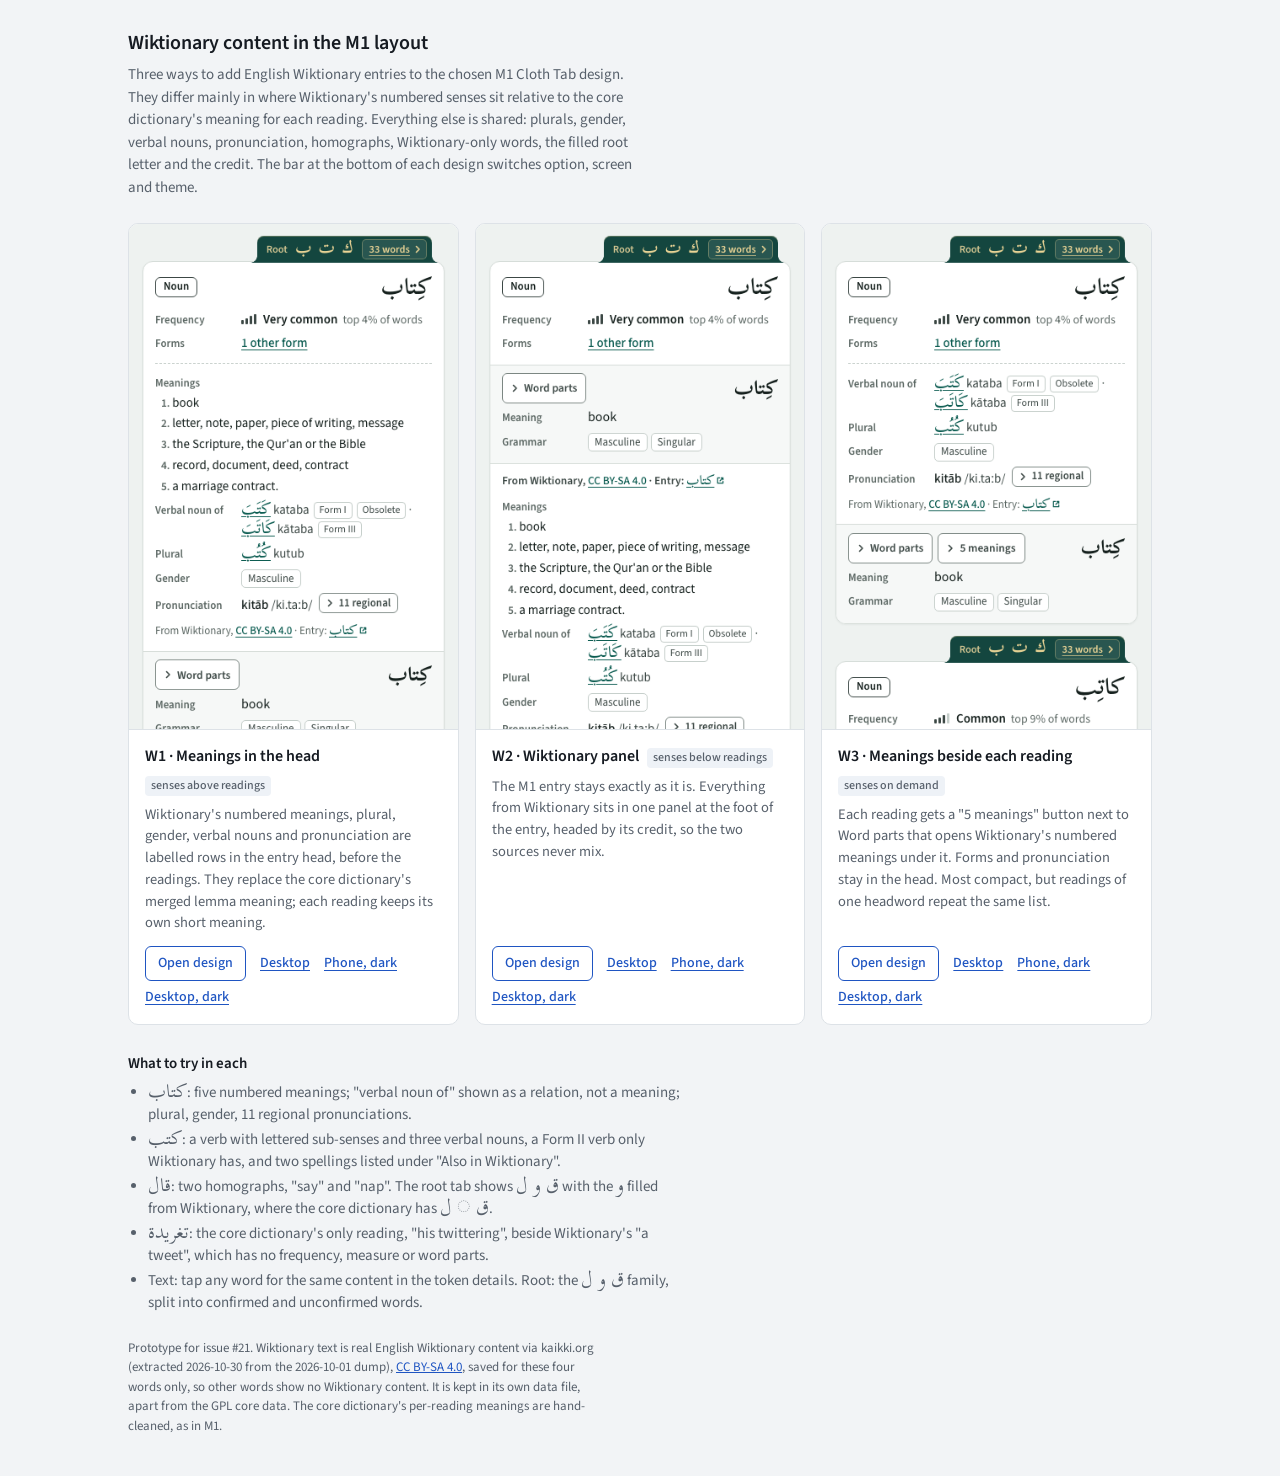
==== prototypes/wiktionary/index.html @ 2433dca5 "prototype: Wiktionary content options W1–W3 (#21) Three placements of English Wiktionary content in " ====
<!doctype html>
<html lang="en">
<head>
<meta charset="utf-8">
<meta name="viewport" content="width=device-width, initial-scale=1">
<title>Wiktionary Options</title>
<link rel="preconnect" href="https://fonts.googleapis.com">
<link rel="preconnect" href="https://fonts.gstatic.com" crossorigin>
<link rel="stylesheet" href="https://fonts.googleapis.com/css2?family=Source+Sans+3:wght@400..700&family=Scheherazade+New:wght@400;500;600;700&display=swap">
<style>
/* Layout: a short intro, then one row of three equal cards (one on phones). */
:root {
  --bg: #f2f4f6; --card: #ffffff; --fg: #161b22; --muted: #57606b; --line: #dde2e7; --accent: #1f55c2; --tag: #eef2f7;
  --f: "Source Sans 3", system-ui, -apple-system, "Segoe UI", sans-serif;
}
@media (prefers-color-scheme: dark) { :root:not([data-theme="light"]) { --bg: #0f1216; --card: #171b21; --fg: #e7eaee; --muted: #a2abb6; --line: #2a3038; --accent: #8db1ff; --tag: #222832; color-scheme: dark } }
:root[data-theme="dark"] { --bg: #0f1216; --card: #171b21; --fg: #e7eaee; --muted: #a2abb6; --line: #2a3038; --accent: #8db1ff; --tag: #222832; color-scheme: dark }
* { box-sizing: border-box }
body { margin: 0; background: var(--bg); color: var(--fg); font: 15px/1.5 var(--f); padding: 28px 16px 40px }
main { max-width: 64rem; margin: 0 auto }
h1 { font-size: 20px; font-weight: 600; margin: 0 0 6px; text-wrap: balance }
.intro { color: var(--muted); max-width: 72ch; margin: 0 0 24px }
[lang="ar"] { font-family: "Scheherazade New", serif; font-size: 1.25em; line-height: 1 }
.grid { display: grid; grid-template-columns: repeat(3, minmax(0, 1fr)); gap: 16px }
@media (max-width: 820px) { .grid { grid-template-columns: minmax(0, 1fr) } }
.card { background: var(--card); border: 1px solid var(--line); border-radius: 10px; display: flex; flex-direction: column; min-width: 0; overflow: hidden }
.shot { display: block; aspect-ratio: 390 / 600; overflow: hidden; border-bottom: 1px solid var(--line); background: var(--tag) }
.shot img { width: 100%; height: auto; display: block }
.body { padding: 14px 16px 16px; display: flex; flex-direction: column; gap: 8px; flex: 1 }
.name { display: flex; align-items: baseline; gap: 8px; flex-wrap: wrap }
.name h2 { font-size: 16px; font-weight: 600; margin: 0 }
.tag { font-size: 12px; font-weight: 500; color: var(--muted); background: var(--tag); border-radius: 4px; padding: 1px 6px }
.idea { font-size: 14.5px; color: var(--muted); margin: 0; flex: 1 }
.actions { display: flex; gap: 6px 14px; align-items: center; flex-wrap: wrap; margin-top: 4px; font-size: 14px }
.actions a { color: var(--accent); font-weight: 500; text-underline-offset: 3px }
.actions a.open { text-decoration: none; border: 1px solid var(--accent); border-radius: 6px; padding: 6px 12px }
.actions a:focus-visible { outline: 2px solid var(--accent); outline-offset: 2px }
h2.sub { font-size: 15px; font-weight: 600; margin: 28px 0 6px }
ul.try { margin: 0; padding-left: 20px; color: var(--muted); max-width: 80ch }
ul.try li + li { margin-top: 2px }
.note { margin: 24px 0 0; font-size: 13px; color: var(--muted); max-width: 80ch }
.note a { color: var(--accent) }
</style>
</head>
<body>
<main>
  <h1>Wiktionary content in the M1 layout</h1>
  <p class="intro">Three ways to add English Wiktionary entries to the chosen M1 Cloth Tab design. They differ mainly in where Wiktionary's numbered senses sit relative to the core dictionary's meaning for each reading. Everything else is shared: plurals, gender, verbal nouns, pronunciation, homographs, Wiktionary-only words, the filled root letter and the credit. The bar at the bottom of each design switches option, screen and theme.</p>

  <div class="grid">
    <article class="card">
      <a class="shot" href="w1.html" aria-label="Open W1"><img src="w1-phone.png" alt="W1 on a phone: the entry for كتاب with numbered meanings in its head"></a>
      <div class="body">
        <div class="name"><h2>W1 · Meanings in the head</h2><span class="tag">senses above readings</span></div>
        <p class="idea">Wiktionary's numbered meanings, plural, gender, verbal nouns and pronunciation are labelled rows in the entry head, before the readings. They replace the core dictionary's merged lemma meaning; each reading keeps its own short meaning.</p>
        <div class="actions"><a class="open" href="w1.html">Open design</a><a href="w1-desk.png">Desktop</a><a href="w1-phone-dark.png">Phone, dark</a><a href="w1-desk-dark.png">Desktop, dark</a></div>
      </div>
    </article>

    <article class="card">
      <a class="shot" href="w2.html" aria-label="Open W2"><img src="w2-phone.png" alt="W2 on a phone: the M1 entry for كتاب with a Wiktionary panel under its reading"></a>
      <div class="body">
        <div class="name"><h2>W2 · Wiktionary panel</h2><span class="tag">senses below readings</span></div>
        <p class="idea">The M1 entry stays exactly as it is. Everything from Wiktionary sits in one panel at the foot of the entry, headed by its credit, so the two sources never mix.</p>
        <div class="actions"><a class="open" href="w2.html">Open design</a><a href="w2-desk.png">Desktop</a><a href="w2-phone-dark.png">Phone, dark</a><a href="w2-desk-dark.png">Desktop, dark</a></div>
      </div>
    </article>

    <article class="card">
      <a class="shot" href="w3.html" aria-label="Open W3"><img src="w3-phone.png" alt="W3 on a phone: the entry for كتاب with a 5 meanings button beside Word parts"></a>
      <div class="body">
        <div class="name"><h2>W3 · Meanings beside each reading</h2><span class="tag">senses on demand</span></div>
        <p class="idea">Each reading gets a "5 meanings" button next to Word parts that opens Wiktionary's numbered meanings under it. Forms and pronunciation stay in the head. Most compact, but readings of one headword repeat the same list.</p>
        <div class="actions"><a class="open" href="w3.html">Open design</a><a href="w3-desk.png">Desktop</a><a href="w3-phone-dark.png">Phone, dark</a><a href="w3-desk-dark.png">Desktop, dark</a></div>
      </div>
    </article>
  </div>

  <h2 class="sub">What to try in each</h2>
  <ul class="try">
    <li><span lang="ar">كتاب</span>: five numbered meanings; "verbal noun of" shown as a relation, not a meaning; plural, gender, 11 regional pronunciations.</li>
    <li><span lang="ar">كتب</span>: a verb with lettered sub-senses and three verbal nouns, a Form II verb only Wiktionary has, and two spellings listed under "Also in Wiktionary".</li>
    <li><span lang="ar">قال</span>: two homographs, "say" and "nap". The root tab shows <span lang="ar">ق و ل</span> with the <span lang="ar">و</span> filled from Wiktionary, where the core dictionary has <span lang="ar">ق ◌ ل</span>.</li>
    <li><span lang="ar">تغريدة</span>: the core dictionary's only reading, "his twittering", beside Wiktionary's "a tweet", which has no frequency, measure or word parts.</li>
    <li>Text: tap any word for the same content in the token details. Root: the <span lang="ar">ق و ل</span> family, split into confirmed and unconfirmed words.</li>
  </ul>

  <p class="note">Prototype for issue #21. Wiktionary text is real English Wiktionary content via kaikki.org (extracted 2026-10-30 from the 2026-10-01 dump), <a href="https://creativecommons.org/licenses/by-sa/4.0/">CC BY-SA 4.0</a>, saved for these four words only, so other words show no Wiktionary content. It is kept in its own data file, apart from the GPL core data. The core dictionary's per-reading meanings are hand-cleaned, as in M1.</p>
</main>
</body>
</html>
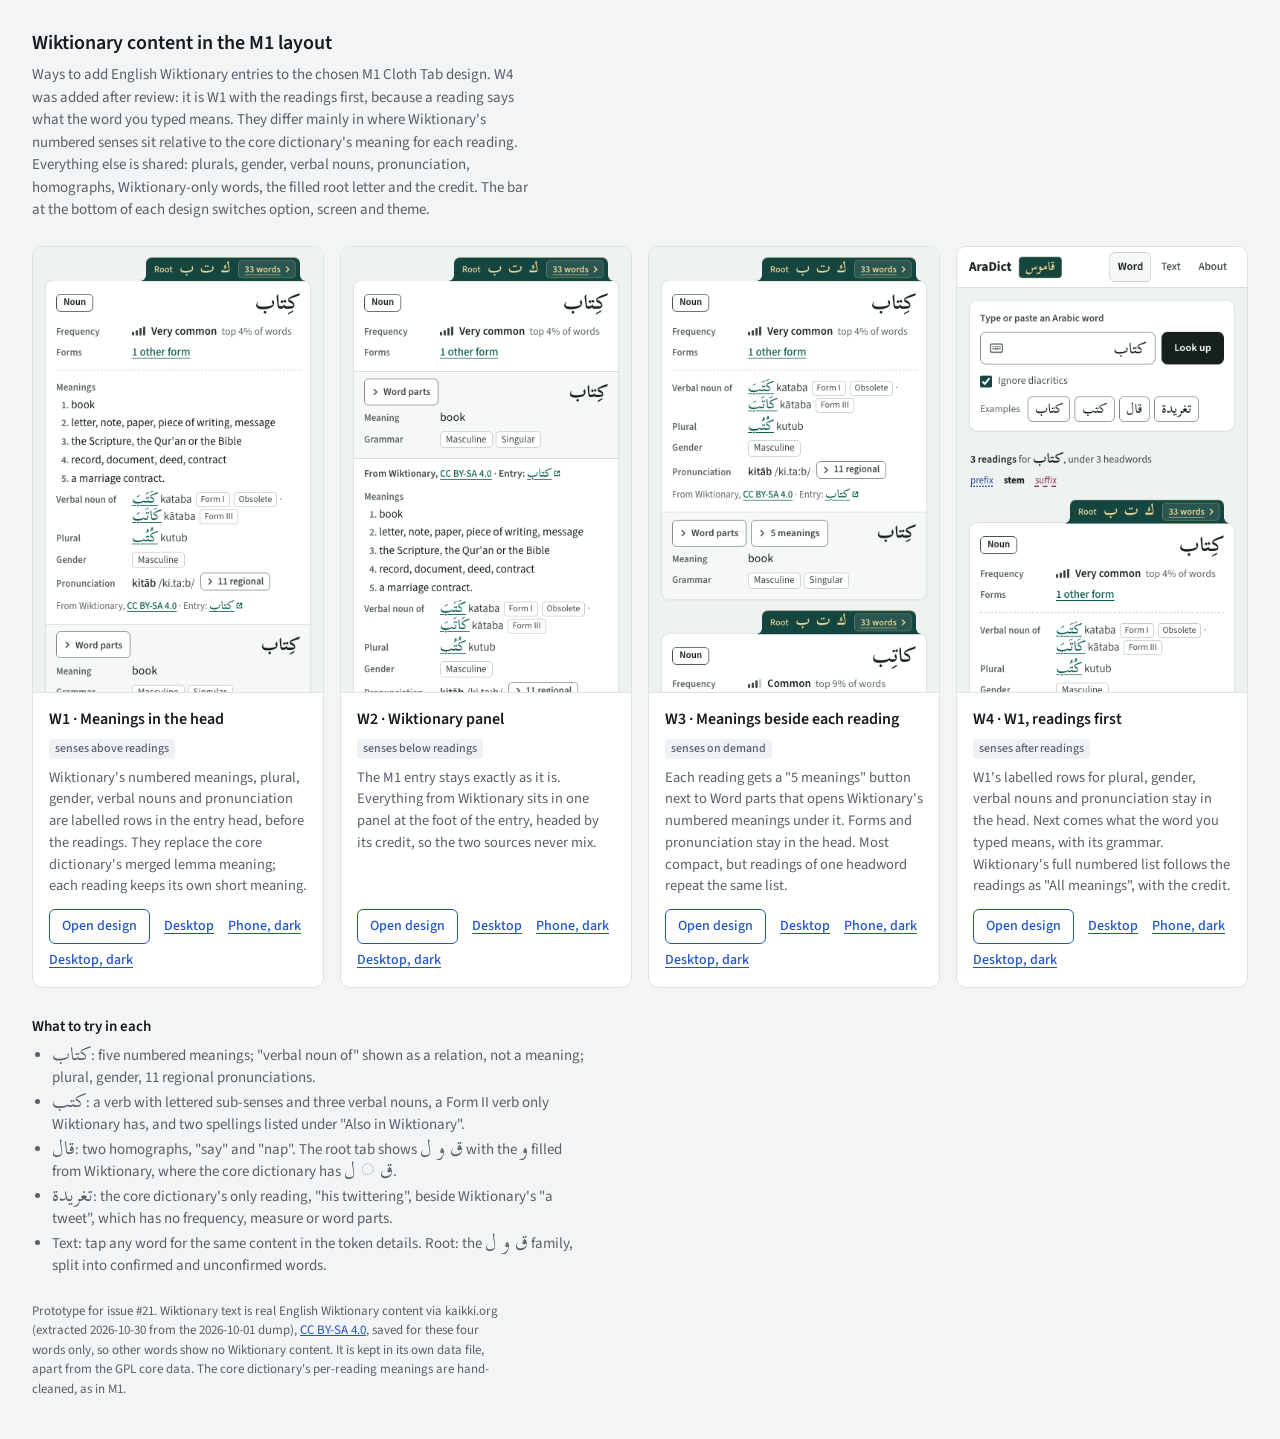
==== commit 199c8550: "prototype: add W4, W1 with the readings before all meanings (#21) The owner found W1's order unintui" ====
--- a/prototypes/wiktionary/index.html
+++ b/prototypes/wiktionary/index.html
@@ -8,7 +8,7 @@
 <link rel="preconnect" href="https://fonts.gstatic.com" crossorigin>
 <link rel="stylesheet" href="https://fonts.googleapis.com/css2?family=Source+Sans+3:wght@400..700&family=Scheherazade+New:wght@400;500;600;700&display=swap">
 <style>
-/* Layout: a short intro, then one row of three equal cards (one on phones). */
+/* Layout: a short intro, then one row of four equal cards (two on tablets, one on phones). */
 :root {
   --bg: #f2f4f6; --card: #ffffff; --fg: #161b22; --muted: #57606b; --line: #dde2e7; --accent: #1f55c2; --tag: #eef2f7;
   --f: "Source Sans 3", system-ui, -apple-system, "Segoe UI", sans-serif;
@@ -17,12 +17,13 @@
 :root[data-theme="dark"] { --bg: #0f1216; --card: #171b21; --fg: #e7eaee; --muted: #a2abb6; --line: #2a3038; --accent: #8db1ff; --tag: #222832; color-scheme: dark }
 * { box-sizing: border-box }
 body { margin: 0; background: var(--bg); color: var(--fg); font: 15px/1.5 var(--f); padding: 28px 16px 40px }
-main { max-width: 64rem; margin: 0 auto }
+main { max-width: 76rem; margin: 0 auto }
 h1 { font-size: 20px; font-weight: 600; margin: 0 0 6px; text-wrap: balance }
 .intro { color: var(--muted); max-width: 72ch; margin: 0 0 24px }
 [lang="ar"] { font-family: "Scheherazade New", serif; font-size: 1.25em; line-height: 1 }
-.grid { display: grid; grid-template-columns: repeat(3, minmax(0, 1fr)); gap: 16px }
-@media (max-width: 820px) { .grid { grid-template-columns: minmax(0, 1fr) } }
+.grid { display: grid; grid-template-columns: repeat(4, minmax(0, 1fr)); gap: 16px }
+@media (max-width: 1100px) { .grid { grid-template-columns: repeat(2, minmax(0, 1fr)) } }
+@media (max-width: 620px) { .grid { grid-template-columns: minmax(0, 1fr) } }
 .card { background: var(--card); border: 1px solid var(--line); border-radius: 10px; display: flex; flex-direction: column; min-width: 0; overflow: hidden }
 .shot { display: block; aspect-ratio: 390 / 600; overflow: hidden; border-bottom: 1px solid var(--line); background: var(--tag) }
 .shot img { width: 100%; height: auto; display: block }
@@ -45,7 +46,7 @@
 <body>
 <main>
   <h1>Wiktionary content in the M1 layout</h1>
-  <p class="intro">Three ways to add English Wiktionary entries to the chosen M1 Cloth Tab design. They differ mainly in where Wiktionary's numbered senses sit relative to the core dictionary's meaning for each reading. Everything else is shared: plurals, gender, verbal nouns, pronunciation, homographs, Wiktionary-only words, the filled root letter and the credit. The bar at the bottom of each design switches option, screen and theme.</p>
+  <p class="intro">Ways to add English Wiktionary entries to the chosen M1 Cloth Tab design. W4 was added after review: it is W1 with the readings first, because a reading says what the word you typed means. They differ mainly in where Wiktionary's numbered senses sit relative to the core dictionary's meaning for each reading. Everything else is shared: plurals, gender, verbal nouns, pronunciation, homographs, Wiktionary-only words, the filled root letter and the credit. The bar at the bottom of each design switches option, screen and theme.</p>
 
   <div class="grid">
     <article class="card">
@@ -74,6 +75,14 @@
         <div class="actions"><a class="open" href="w3.html">Open design</a><a href="w3-desk.png">Desktop</a><a href="w3-phone-dark.png">Phone, dark</a><a href="w3-desk-dark.png">Desktop, dark</a></div>
       </div>
     </article>
+    <article class="card">
+      <a class="shot" href="w4.html" aria-label="Open W4"><img src="w4-phone.png" alt="W4 on a phone: the entry for كتاب with its reading right after the head, and all meanings below"></a>
+      <div class="body">
+        <div class="name"><h2>W4 · W1, readings first</h2><span class="tag">senses after readings</span></div>
+        <p class="idea">W1's labelled rows for plural, gender, verbal nouns and pronunciation stay in the head. Next comes what the word you typed means, with its grammar. Wiktionary's full numbered list follows the readings as "All meanings", with the credit.</p>
+        <div class="actions"><a class="open" href="w4.html">Open design</a><a href="w4-desk.png">Desktop</a><a href="w4-phone-dark.png">Phone, dark</a><a href="w4-desk-dark.png">Desktop, dark</a></div>
+      </div>
+    </article>
   </div>
 
   <h2 class="sub">What to try in each</h2>
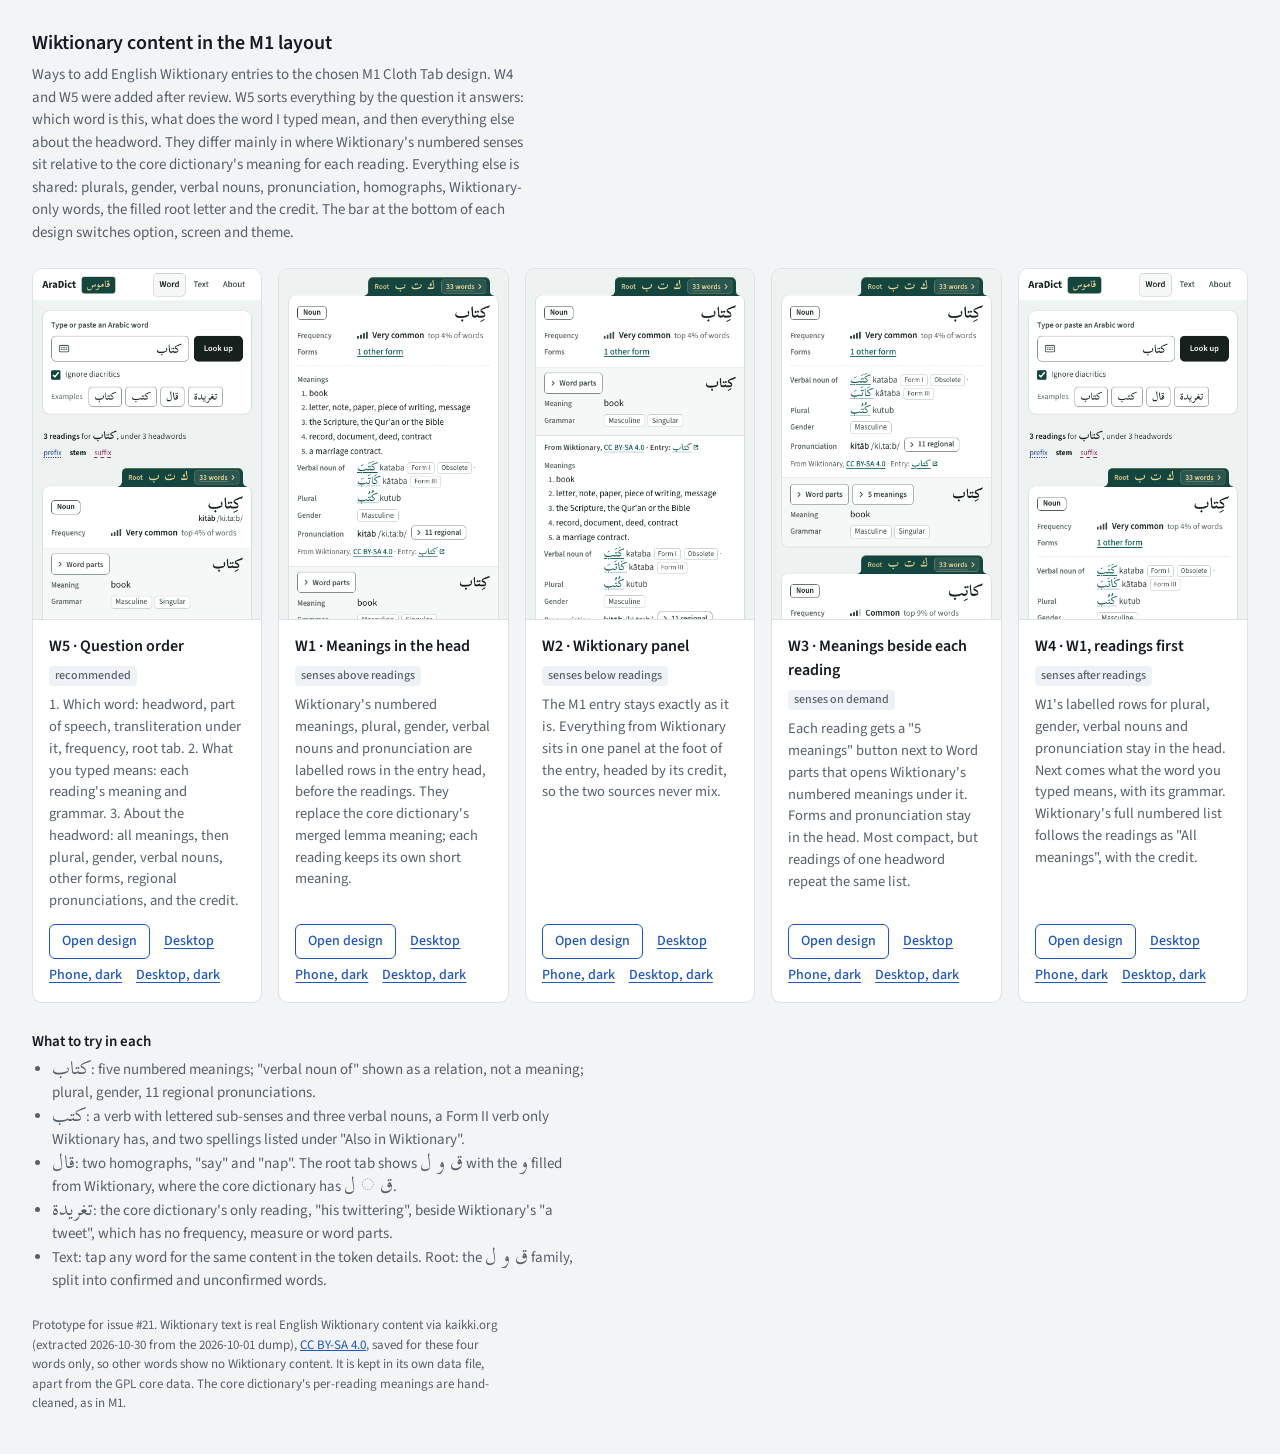
==== commit 9f79b69c: "prototype: add W5, entries in question order (#21) The owner found W1 and W4 still in the wrong orde" ====
--- a/prototypes/wiktionary/index.html
+++ b/prototypes/wiktionary/index.html
@@ -8,7 +8,7 @@
 <link rel="preconnect" href="https://fonts.gstatic.com" crossorigin>
 <link rel="stylesheet" href="https://fonts.googleapis.com/css2?family=Source+Sans+3:wght@400..700&family=Scheherazade+New:wght@400;500;600;700&display=swap">
 <style>
-/* Layout: a short intro, then one row of four equal cards (two on tablets, one on phones). */
+/* Layout: a short intro, then the cards in as many equal columns as fit (one on phones). */
 :root {
   --bg: #f2f4f6; --card: #ffffff; --fg: #161b22; --muted: #57606b; --line: #dde2e7; --accent: #1f55c2; --tag: #eef2f7;
   --f: "Source Sans 3", system-ui, -apple-system, "Segoe UI", sans-serif;
@@ -21,9 +21,7 @@
 h1 { font-size: 20px; font-weight: 600; margin: 0 0 6px; text-wrap: balance }
 .intro { color: var(--muted); max-width: 72ch; margin: 0 0 24px }
 [lang="ar"] { font-family: "Scheherazade New", serif; font-size: 1.25em; line-height: 1 }
-.grid { display: grid; grid-template-columns: repeat(4, minmax(0, 1fr)); gap: 16px }
-@media (max-width: 1100px) { .grid { grid-template-columns: repeat(2, minmax(0, 1fr)) } }
-@media (max-width: 620px) { .grid { grid-template-columns: minmax(0, 1fr) } }
+.grid { display: grid; grid-template-columns: repeat(auto-fill, minmax(min(100%, 220px), 1fr)); gap: 16px }
 .card { background: var(--card); border: 1px solid var(--line); border-radius: 10px; display: flex; flex-direction: column; min-width: 0; overflow: hidden }
 .shot { display: block; aspect-ratio: 390 / 600; overflow: hidden; border-bottom: 1px solid var(--line); background: var(--tag) }
 .shot img { width: 100%; height: auto; display: block }
@@ -46,9 +44,17 @@
 <body>
 <main>
   <h1>Wiktionary content in the M1 layout</h1>
-  <p class="intro">Ways to add English Wiktionary entries to the chosen M1 Cloth Tab design. W4 was added after review: it is W1 with the readings first, because a reading says what the word you typed means. They differ mainly in where Wiktionary's numbered senses sit relative to the core dictionary's meaning for each reading. Everything else is shared: plurals, gender, verbal nouns, pronunciation, homographs, Wiktionary-only words, the filled root letter and the credit. The bar at the bottom of each design switches option, screen and theme.</p>
+  <p class="intro">Ways to add English Wiktionary entries to the chosen M1 Cloth Tab design. W4 and W5 were added after review. W5 sorts everything by the question it answers: which word is this, what does the word I typed mean, and then everything else about the headword. They differ mainly in where Wiktionary's numbered senses sit relative to the core dictionary's meaning for each reading. Everything else is shared: plurals, gender, verbal nouns, pronunciation, homographs, Wiktionary-only words, the filled root letter and the credit. The bar at the bottom of each design switches option, screen and theme.</p>
 
   <div class="grid">
+    <article class="card">
+      <a class="shot" href="w5.html" aria-label="Open W5"><img src="w5-phone.png" alt="W5 on a phone: the headword with its transliteration and frequency, then the reading, then all meanings, plural and gender"></a>
+      <div class="body">
+        <div class="name"><h2>W5 · Question order</h2><span class="tag">recommended</span></div>
+        <p class="idea">1. Which word: headword, part of speech, transliteration under it, frequency, root tab. 2. What you typed means: each reading's meaning and grammar. 3. About the headword: all meanings, then plural, gender, verbal nouns, other forms, regional pronunciations, and the credit.</p>
+        <div class="actions"><a class="open" href="w5.html">Open design</a><a href="w5-desk.png">Desktop</a><a href="w5-phone-dark.png">Phone, dark</a><a href="w5-desk-dark.png">Desktop, dark</a></div>
+      </div>
+    </article>
     <article class="card">
       <a class="shot" href="w1.html" aria-label="Open W1"><img src="w1-phone.png" alt="W1 on a phone: the entry for كتاب with numbered meanings in its head"></a>
       <div class="body">
